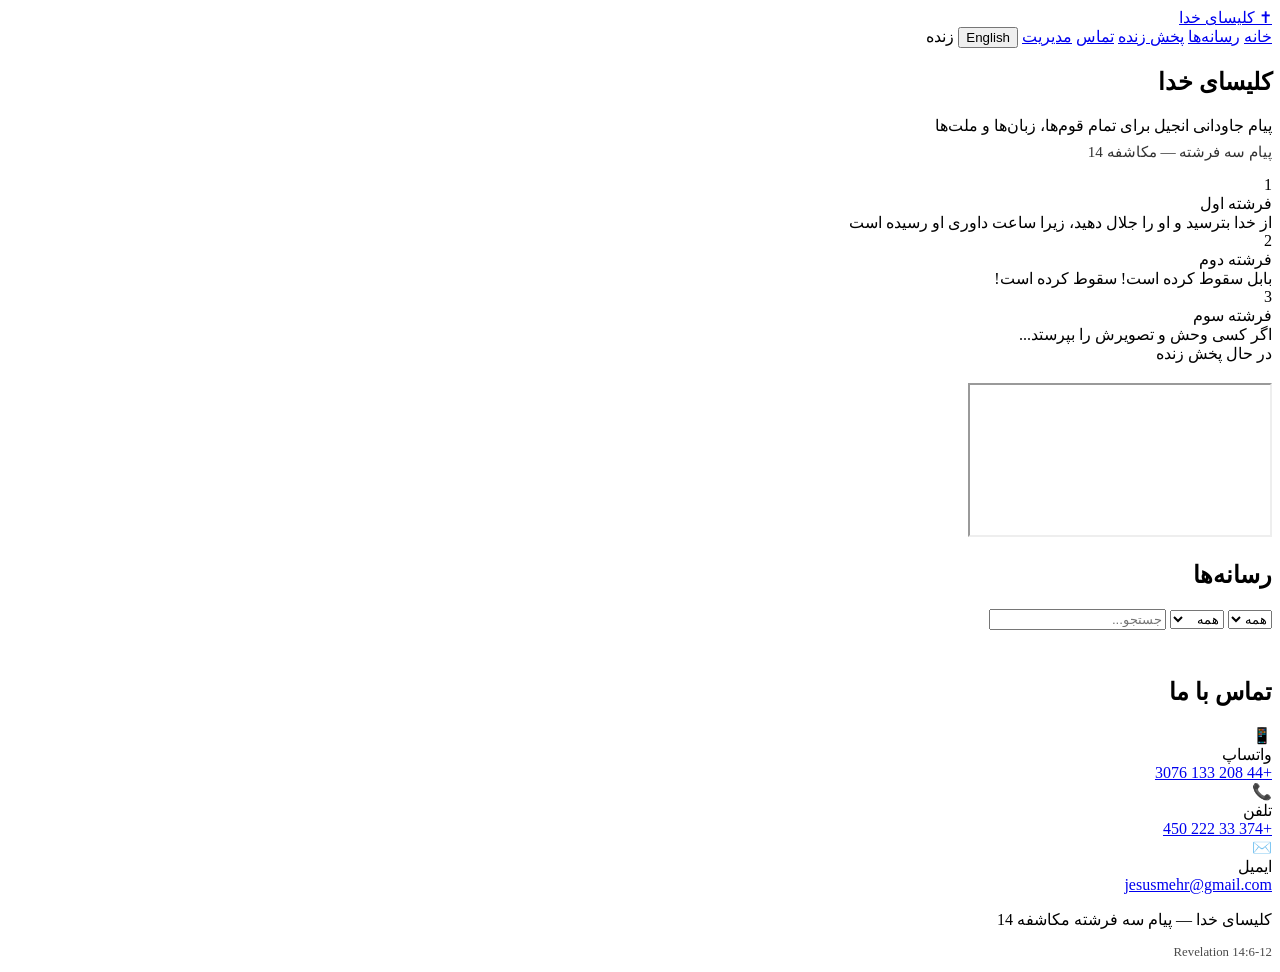
==== index.html @ fb5a31a3 "Add main website page (index.html)" ====
<!DOCTYPE html>
<html lang="fa" dir="rtl">
<head>
  <meta charset="UTF-8">
  <meta name="viewport" content="width=device-width, initial-scale=1.0">
  <title data-i18n="pageTitle">کلیسای خدا — پیام سه فرشته</title>
  <meta name="description" content="پیام سه فرشته مکاشفه 14">
  <link rel="preconnect" href="https://fonts.googleapis.com">
  <link rel="preconnect" href="https://fonts.gstatic.com" crossorigin>
  <link href="https://fonts.googleapis.com/css2?family=Inter:wght@400;500;600;700&family=Vazirmatn:wght@400;500;600;700&display=swap" rel="stylesheet">
  <link rel="stylesheet" href="css/style.css">
</head>
<body>
  <!-- HEADER -->
  <header class="header">
    <div class="header-inner">
      <a href="index.html" class="logo">
        <span class="logo-icon">✝</span>
        <span data-i18n="siteName">کلیسای خدا</span>
      </a>
      <nav class="nav">
        <a href="#home" data-i18n="home">خانه</a>
        <a href="#media" data-i18n="media">رسانه‌ها</a>
        <a href="#live" data-i18n="live">پخش زنده</a>
        <a href="#contact" data-i18n="contact">تماس</a>
        <a href="admin.html" data-i18n="admin">مدیریت</a>
        <button id="lang-toggle" class="lang-toggle" data-i18n="langBtn">English</button>
        <span id="live-badge" class="live-badge hidden" data-i18n="liveBadge">زنده</span>
      </nav>
    </div>
  </header>

  <!-- HERO -->
  <section class="hero" id="home">
    <div class="hero-content">
      <h1 data-i18n="heroTitle">کلیسای خدا</h1>
      <p data-i18n="heroSub">پیام جاودانی انجیل برای تمام قوم‌ها، زبان‌ها و ملت‌ها</p>
      <p style="font-size:0.95rem;opacity:0.8;margin-top:-0.5rem" data-i18n="tagline">پیام سه فرشته — مکاشفه 14</p>

      <div class="angels-row">
        <div class="angel-card">
          <div class="angel-num">1</div>
          <div class="angel-title" data-i18n="angel1">فرشته اول</div>
          <div class="angel-text" data-i18n="angel1Text">از خدا بترسید و او را جلال دهید، زیرا ساعت داوری او رسیده است</div>
        </div>
        <div class="angel-card">
          <div class="angel-num">2</div>
          <div class="angel-title" data-i18n="angel2">فرشته دوم</div>
          <div class="angel-text" data-i18n="angel2Text">بابل سقوط کرده است! سقوط کرده است!</div>
        </div>
        <div class="angel-card">
          <div class="angel-num">3</div>
          <div class="angel-title" data-i18n="angel3">فرشته سوم</div>
          <div class="angel-text" data-i18n="angel3Text">اگر کسی وحش و تصویرش را بپرستد...</div>
        </div>
      </div>
    </div>
  </section>

  <!-- MAIN CONTENT -->
  <main class="container">

    <!-- LIVE SECTION -->
    <section id="live-section" class="live-section hidden">
      <div class="live-indicator">
        <span class="live-dot"></span>
        <span data-i18n="liveNow">در حال پخش زنده</span>
      </div>
      <h2 id="live-title" style="margin-bottom:0.5rem"></h2>
      <iframe id="live-iframe" class="live-iframe" allow="autoplay; encrypted-media; picture-in-picture" allowfullscreen></iframe>
    </section>

    <!-- MEDIA -->
    <section id="media">
      <h2 class="section-title" data-i18n="media">رسانه‌ها</h2>

      <div class="filters">
        <select id="filter-book">
          <option value="" data-i18n="all">همه</option>
        </select>
        <select id="filter-type">
          <option value="" data-i18n="all">همه</option>
          <option value="text" data-i18n="text">متن</option>
          <option value="photo" data-i18n="photo">عکس</option>
          <option value="video" data-i18n="video">ویدیو</option>
          <option value="file" data-i18n="file">فایل</option>
        </select>
        <input type="search" id="filter-search" data-i18n-placeholder="search" placeholder="جستجو...">
      </div>

      <div id="media-grid" class="media-grid">
        <!-- Filled by JS -->
      </div>
    </section>

    <!-- CONTACT -->
    <section id="contact" style="margin-top:3rem">
      <h2 class="section-title" data-i18n="contactTitle">تماس با ما</h2>
      <div class="contact-card">
        <div class="contact-item">
          <span>📱</span>
          <div>
            <div data-i18n="whatsapp">واتساپ</div>
            <a href="https://wa.me/442081333076" target="_blank" rel="noopener">+44 208 133 3076</a>
          </div>
        </div>
        <div class="contact-item">
          <span>📞</span>
          <div>
            <div data-i18n="phone">تلفن</div>
            <a href="tel:+37433222450">+374 33 222 450</a>
          </div>
        </div>
        <div class="contact-item">
          <span>✉️</span>
          <div>
            <div data-i18n="email">ایمیل</div>
            <a href="mailto:jesusmehr@gmail.com">jesusmehr@gmail.com</a>
          </div>
        </div>
      </div>
    </section>
  </main>

  <!-- FOOTER -->
  <footer class="footer">
    <p data-i18n="footer">کلیسای خدا — پیام سه فرشته مکاشفه 14</p>
    <p style="margin-top:0.4rem;font-size:0.8rem;opacity:0.7">Revelation 14:6-12</p>
  </footer>

  <!-- POST MODAL -->
  <div id="post-modal" class="modal-overlay">
    <div class="modal">
      <div id="modal-content"></div>
    </div>
  </div>

  <script src="js/app.js"></script>
</body>
</html>
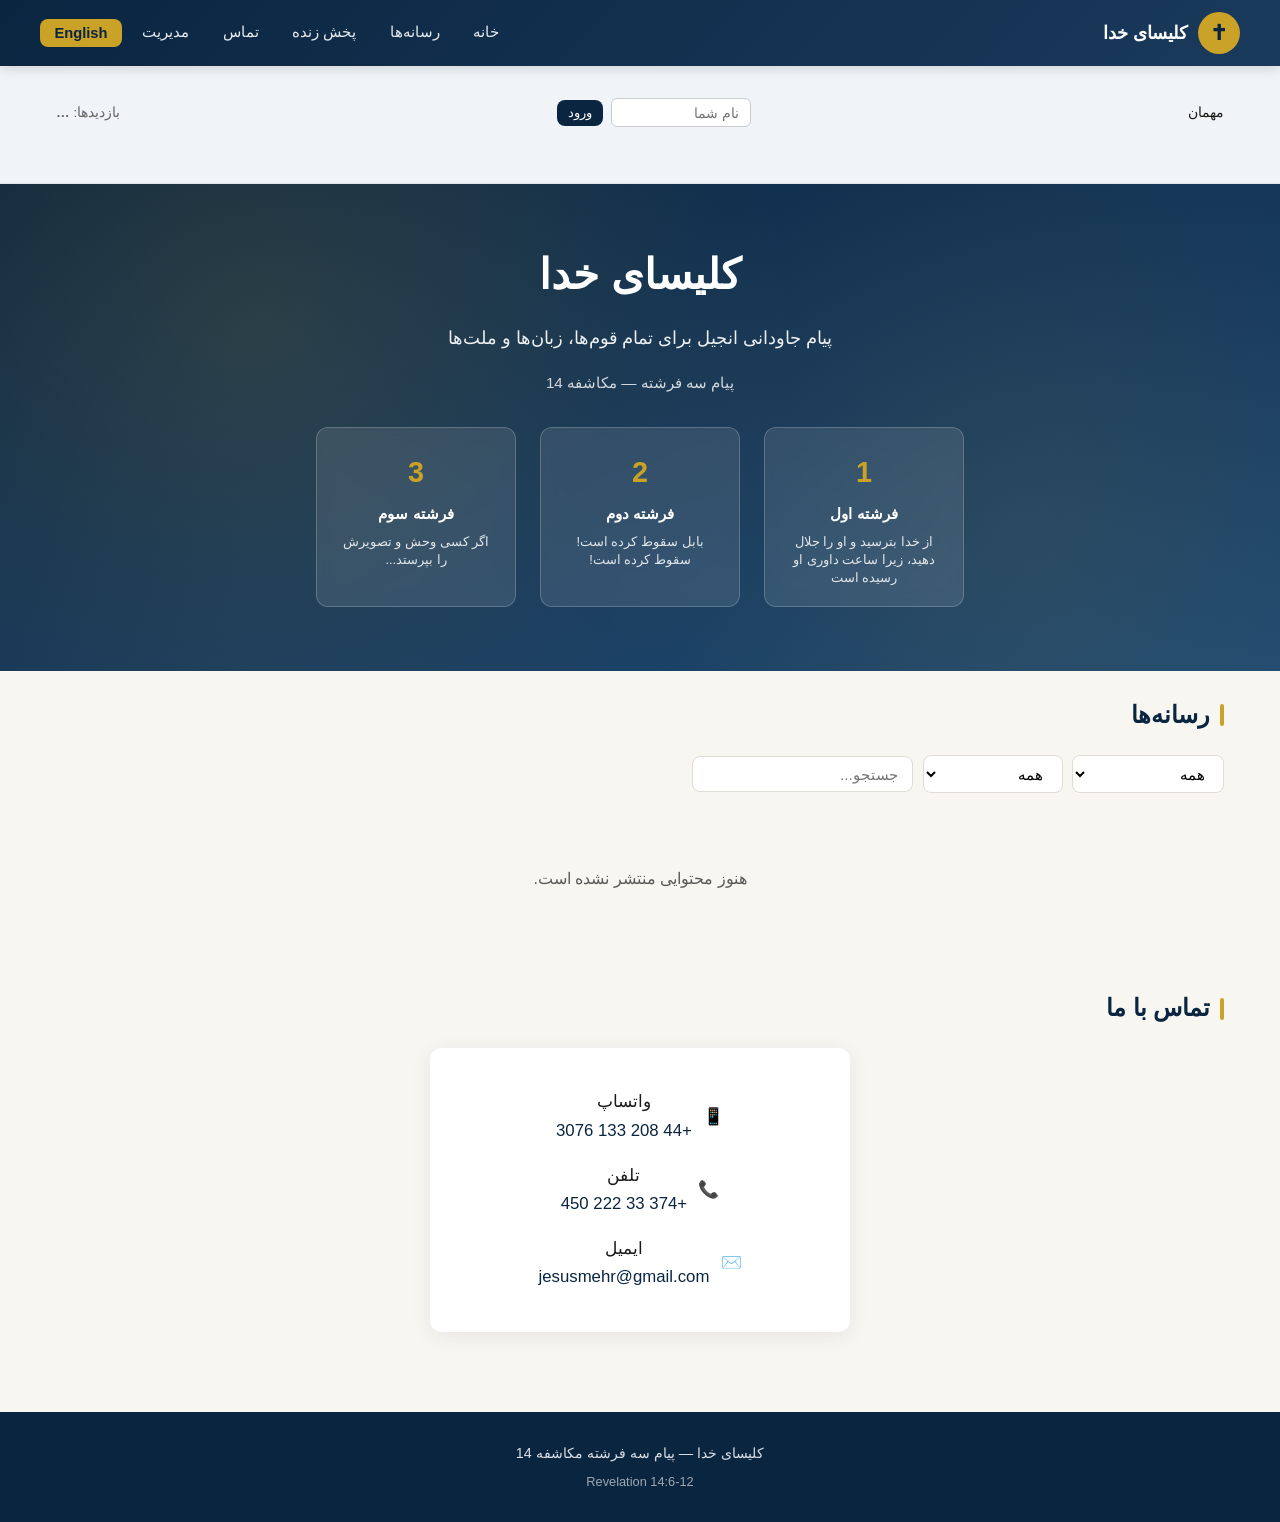
==== commit 61c5a1e0: "Add user sign-in bar and visitor counter" ====
--- a/index.html
+++ b/index.html
@@ -29,6 +29,23 @@
       </nav>
     </div>
   </header>
+
+  <!-- USER BAR (optional sign-in for video progress) -->
+  <div id="user-bar" style="background:#f0f4f8;padding:0.5rem 1rem;border-bottom:1px solid #dde3ea;font-size:0.9rem;">
+    <div class="container" style="display:flex;align-items:center;justify-content:space-between;flex-wrap:wrap;gap:0.6rem;max-width:1200px;margin:0 auto;">
+      <div id="user-status">
+        <span data-i18n="guestText">مهمان</span>
+      </div>
+      <div id="user-actions" style="display:flex;gap:0.5rem;align-items:center;">
+        <input type="text" id="user-name-input" data-i18n-placeholder="yourName" placeholder="نام شما" style="padding:0.35rem 0.7rem;border:1px solid #ccc;border-radius:6px;font-size:0.9rem;max-width:140px;">
+        <button id="user-signin-btn" class="btn btn-primary btn-sm" data-i18n="signIn">ورود</button>
+        <button id="user-signout-btn" class="btn btn-outline btn-sm hidden" data-i18n="signOut">خروج</button>
+      </div>
+      <div style="font-size:0.85rem;color:#666;">
+        <span data-i18n="visitors">بازدیدها:</span> <strong id="visitor-count">…</strong>
+      </div>
+    </div>
+  </div>
 
   <!-- HERO -->
   <section class="hero" id="home">
--- a/css/style.css
+++ b/css/style.css
@@ -0,0 +1,692 @@
+/* Church of God - Three Angels Message */
+/* Bilingual (Persian default + English) | Mobile-first */
+
+:root {
+  --primary: #0a2540;
+  --primary-light: #1a3a5c;
+  --accent: #c9a227;
+  --accent-soft: #e8d48b;
+  --bg: #f8f6f1;
+  --bg-card: #ffffff;
+  --text: #1a1a1a;
+  --text-muted: #5a5a5a;
+  --success: #2e7d32;
+  --danger: #c62828;
+  --border: #e0dcd3;
+  --shadow: 0 4px 20px rgba(10, 37, 64, 0.08);
+  --radius: 12px;
+  --font-fa: 'Vazirmatn', 'Tahoma', sans-serif;
+  --font-en: 'Inter', 'Segoe UI', system-ui, sans-serif;
+}
+
+* { margin: 0; padding: 0; box-sizing: border-box; }
+html { scroll-behavior: smooth; }
+
+body {
+  font-family: var(--font-fa);
+  background: var(--bg);
+  color: var(--text);
+  line-height: 1.7;
+  min-height: 100vh;
+  direction: rtl;
+}
+
+body.lang-en {
+  font-family: var(--font-en);
+  direction: ltr;
+}
+
+/* HEADER */
+.header {
+  background: linear-gradient(135deg, var(--primary) 0%, var(--primary-light) 100%);
+  color: white;
+  padding: 0.75rem 1rem;
+  position: sticky;
+  top: 0;
+  z-index: 1000;
+  box-shadow: 0 2px 12px rgba(0,0,0,0.15);
+}
+
+.header-inner {
+  max-width: 1200px;
+  margin: 0 auto;
+  display: flex;
+  align-items: center;
+  justify-content: space-between;
+  gap: 1rem;
+  flex-wrap: wrap;
+}
+
+.logo {
+  display: flex;
+  align-items: center;
+  gap: 0.6rem;
+  text-decoration: none;
+  color: white;
+  font-weight: 700;
+  font-size: 1.15rem;
+}
+
+.logo-icon {
+  width: 42px;
+  height: 42px;
+  background: var(--accent);
+  border-radius: 50%;
+  display: flex;
+  align-items: center;
+  justify-content: center;
+  font-size: 1.3rem;
+  color: var(--primary);
+}
+
+.nav {
+  display: flex;
+  gap: 0.4rem;
+  flex-wrap: wrap;
+  align-items: center;
+}
+
+.nav a, .nav button {
+  color: rgba(255,255,255,0.9);
+  text-decoration: none;
+  padding: 0.45rem 0.85rem;
+  border-radius: 8px;
+  font-size: 0.92rem;
+  background: transparent;
+  border: none;
+  cursor: pointer;
+  transition: all 0.2s;
+  font-family: inherit;
+}
+
+.nav a:hover, .nav button:hover, .nav a.active {
+  background: rgba(255,255,255,0.15);
+  color: white;
+}
+
+.lang-toggle {
+  background: var(--accent) !important;
+  color: var(--primary) !important;
+  font-weight: 600;
+  padding: 0.4rem 0.9rem !important;
+}
+
+.live-badge {
+  background: #e53935;
+  color: white;
+  font-size: 0.75rem;
+  padding: 0.2rem 0.55rem;
+  border-radius: 20px;
+  animation: pulse 1.5s infinite;
+  font-weight: 600;
+}
+
+@keyframes pulse {
+  0%, 100% { opacity: 1; }
+  50% { opacity: 0.6; }
+}
+
+/* HERO */
+.hero {
+  background: linear-gradient(160deg, var(--primary) 0%, #163a5f 60%, #1e4a73 100%);
+  color: white;
+  padding: 3.5rem 1.5rem 4rem;
+  text-align: center;
+  position: relative;
+  overflow: hidden;
+}
+
+.hero::before {
+  content: '';
+  position: absolute;
+  inset: 0;
+  background: radial-gradient(circle at 20% 30%, rgba(201,162,39,0.15) 0%, transparent 50%),
+              radial-gradient(circle at 80% 70%, rgba(201,162,39,0.1) 0%, transparent 40%);
+  pointer-events: none;
+}
+
+.hero-content {
+  max-width: 800px;
+  margin: 0 auto;
+  position: relative;
+  z-index: 1;
+}
+
+.hero h1 {
+  font-size: clamp(1.8rem, 5vw, 2.6rem);
+  margin-bottom: 0.8rem;
+  font-weight: 700;
+}
+
+.hero p {
+  font-size: 1.1rem;
+  opacity: 0.92;
+  margin-bottom: 1.5rem;
+  max-width: 600px;
+  margin-left: auto;
+  margin-right: auto;
+}
+
+.angels-row {
+  display: flex;
+  justify-content: center;
+  gap: 1.5rem;
+  margin-top: 2rem;
+  flex-wrap: wrap;
+}
+
+.angel-card {
+  background: rgba(255,255,255,0.1);
+  backdrop-filter: blur(8px);
+  border: 1px solid rgba(255,255,255,0.2);
+  border-radius: var(--radius);
+  padding: 1.2rem 1.4rem;
+  width: 200px;
+  transition: transform 0.25s;
+}
+
+.angel-card:hover { transform: translateY(-4px); }
+
+.angel-num {
+  font-size: 1.8rem;
+  color: var(--accent);
+  font-weight: 700;
+  margin-bottom: 0.3rem;
+}
+
+.angel-title {
+  font-size: 0.95rem;
+  font-weight: 600;
+  margin-bottom: 0.35rem;
+}
+
+.angel-text {
+  font-size: 0.8rem;
+  opacity: 0.85;
+  line-height: 1.4;
+}
+
+/* MAIN */
+.container {
+  max-width: 1200px;
+  margin: 0 auto;
+  padding: 1.5rem 1rem 3rem;
+}
+
+.section-title {
+  font-size: 1.5rem;
+  margin-bottom: 1.2rem;
+  color: var(--primary);
+  display: flex;
+  align-items: center;
+  gap: 0.6rem;
+}
+
+.section-title::before {
+  content: '';
+  width: 4px;
+  height: 1.4rem;
+  background: var(--accent);
+  border-radius: 2px;
+}
+
+/* FILTERS */
+.filters {
+  display: flex;
+  flex-wrap: wrap;
+  gap: 0.6rem;
+  margin-bottom: 1.5rem;
+  align-items: center;
+}
+
+.filters select, .filters input {
+  padding: 0.55rem 0.9rem;
+  border: 1px solid var(--border);
+  border-radius: 8px;
+  font-family: inherit;
+  font-size: 0.95rem;
+  background: white;
+  min-width: 140px;
+}
+
+.filters select:focus, .filters input:focus {
+  outline: 2px solid var(--accent);
+  border-color: transparent;
+}
+
+/* MEDIA GRID */
+.media-grid {
+  display: grid;
+  grid-template-columns: repeat(auto-fill, minmax(260px, 1fr));
+  gap: 1.3rem;
+}
+
+.media-card {
+  background: var(--bg-card);
+  border-radius: var(--radius);
+  overflow: hidden;
+  box-shadow: var(--shadow);
+  transition: transform 0.2s, box-shadow 0.2s;
+  display: flex;
+  flex-direction: column;
+}
+
+.media-card:hover {
+  transform: translateY(-3px);
+  box-shadow: 0 8px 28px rgba(10, 37, 64, 0.12);
+}
+
+.media-thumb {
+  width: 100%;
+  height: 180px;
+  object-fit: cover;
+  background: #e8e4dc;
+  display: flex;
+  align-items: center;
+  justify-content: center;
+  font-size: 2.5rem;
+  color: var(--primary-light);
+}
+
+.media-thumb img, .media-thumb video {
+  width: 100%;
+  height: 100%;
+  object-fit: cover;
+}
+
+.media-body {
+  padding: 1rem 1.1rem 1.2rem;
+  flex: 1;
+  display: flex;
+  flex-direction: column;
+}
+
+.media-book {
+  font-size: 0.75rem;
+  color: var(--accent);
+  font-weight: 600;
+  text-transform: uppercase;
+  letter-spacing: 0.03em;
+  margin-bottom: 0.3rem;
+}
+
+.media-title {
+  font-size: 1.05rem;
+  font-weight: 600;
+  margin-bottom: 0.4rem;
+  color: var(--primary);
+  line-height: 1.35;
+}
+
+.media-desc {
+  font-size: 0.88rem;
+  color: var(--text-muted);
+  margin-bottom: 0.8rem;
+  flex: 1;
+  display: -webkit-box;
+  -webkit-line-clamp: 2;
+  -webkit-box-orient: vertical;
+  overflow: hidden;
+}
+
+.media-meta {
+  display: flex;
+  justify-content: space-between;
+  align-items: center;
+  font-size: 0.8rem;
+  color: var(--text-muted);
+  margin-bottom: 0.7rem;
+}
+
+.media-actions {
+  display: flex;
+  gap: 0.5rem;
+  flex-wrap: wrap;
+}
+
+.btn {
+  display: inline-flex;
+  align-items: center;
+  gap: 0.35rem;
+  padding: 0.45rem 0.9rem;
+  border-radius: 8px;
+  font-size: 0.88rem;
+  font-weight: 500;
+  border: none;
+  cursor: pointer;
+  text-decoration: none;
+  font-family: inherit;
+  transition: all 0.2s;
+}
+
+.btn-primary { background: var(--primary); color: white; }
+.btn-primary:hover { background: var(--primary-light); }
+.btn-accent { background: var(--accent); color: var(--primary); }
+.btn-accent:hover { background: var(--accent-soft); }
+.btn-outline { background: transparent; border: 1px solid var(--border); color: var(--text); }
+.btn-outline:hover { border-color: var(--primary); color: var(--primary); }
+.btn-sm { padding: 0.35rem 0.7rem; font-size: 0.82rem; }
+
+/* LIVE */
+.live-section {
+  background: linear-gradient(135deg, #1a1a2e 0%, #16213e 100%);
+  color: white;
+  border-radius: var(--radius);
+  padding: 2rem;
+  margin-bottom: 2rem;
+  text-align: center;
+}
+
+.live-section.hidden { display: none; }
+
+.live-indicator {
+  display: inline-flex;
+  align-items: center;
+  gap: 0.5rem;
+  background: #e53935;
+  padding: 0.35rem 0.9rem;
+  border-radius: 20px;
+  font-weight: 600;
+  font-size: 0.9rem;
+  margin-bottom: 1rem;
+}
+
+.live-dot {
+  width: 10px;
+  height: 10px;
+  background: white;
+  border-radius: 50%;
+  animation: pulse 1.2s infinite;
+}
+
+.live-iframe {
+  width: 100%;
+  max-width: 720px;
+  aspect-ratio: 16/9;
+  border: none;
+  border-radius: 10px;
+  margin: 1rem auto 0;
+  display: block;
+  background: #000;
+}
+
+/* COMMENTS */
+.comments-box {
+  margin-top: 1rem;
+  border-top: 1px solid var(--border);
+  padding-top: 0.9rem;
+}
+
+.comment {
+  background: #f5f3ee;
+  padding: 0.7rem 0.9rem;
+  border-radius: 8px;
+  margin-bottom: 0.6rem;
+  font-size: 0.9rem;
+}
+
+.comment-author {
+  font-weight: 600;
+  color: var(--primary);
+  font-size: 0.82rem;
+}
+
+.comment-date {
+  font-size: 0.75rem;
+  color: var(--text-muted);
+  margin-right: 0.5rem;
+}
+
+.comment-form {
+  display: flex;
+  flex-direction: column;
+  gap: 0.5rem;
+  margin-top: 0.8rem;
+}
+
+.comment-form input, .comment-form textarea {
+  padding: 0.55rem 0.8rem;
+  border: 1px solid var(--border);
+  border-radius: 8px;
+  font-family: inherit;
+  font-size: 0.9rem;
+  resize: vertical;
+}
+
+.comment-form textarea { min-height: 70px; }
+
+/* MODAL */
+.modal-overlay {
+  position: fixed;
+  inset: 0;
+  background: rgba(0,0,0,0.6);
+  display: flex;
+  align-items: center;
+  justify-content: center;
+  z-index: 2000;
+  padding: 1rem;
+  opacity: 0;
+  visibility: hidden;
+  transition: all 0.25s;
+}
+
+.modal-overlay.open {
+  opacity: 1;
+  visibility: visible;
+}
+
+.modal {
+  background: white;
+  border-radius: 14px;
+  max-width: 700px;
+  width: 100%;
+  max-height: 90vh;
+  overflow-y: auto;
+  padding: 1.5rem;
+  position: relative;
+}
+
+.modal-close {
+  position: absolute;
+  top: 1rem;
+  left: 1rem;
+  background: none;
+  border: none;
+  font-size: 1.5rem;
+  cursor: pointer;
+  color: var(--text-muted);
+  line-height: 1;
+}
+
+body.lang-en .modal-close {
+  left: auto;
+  right: 1rem;
+}
+
+.modal-media {
+  width: 100%;
+  max-height: 400px;
+  object-fit: contain;
+  border-radius: 8px;
+  margin-bottom: 1rem;
+  background: #111;
+}
+
+/* CONTACT */
+.contact-card {
+  background: var(--bg-card);
+  border-radius: var(--radius);
+  padding: 1.5rem;
+  box-shadow: var(--shadow);
+  max-width: 420px;
+  margin: 0 auto;
+  text-align: center;
+}
+
+.contact-item {
+  display: flex;
+  align-items: center;
+  justify-content: center;
+  gap: 0.7rem;
+  margin: 1rem 0;
+  font-size: 1.05rem;
+}
+
+.contact-item a {
+  color: var(--primary);
+  text-decoration: none;
+  font-weight: 500;
+}
+
+.contact-item a:hover { color: var(--accent); }
+
+/* FOOTER */
+.footer {
+  background: var(--primary);
+  color: rgba(255,255,255,0.85);
+  text-align: center;
+  padding: 1.8rem 1rem;
+  font-size: 0.9rem;
+  margin-top: 2rem;
+}
+
+.footer a { color: var(--accent-soft); }
+
+/* ADMIN */
+.admin-login {
+  max-width: 380px;
+  margin: 4rem auto;
+  background: white;
+  padding: 2rem;
+  border-radius: var(--radius);
+  box-shadow: var(--shadow);
+  text-align: center;
+}
+
+.admin-login input {
+  width: 100%;
+  padding: 0.7rem 1rem;
+  margin: 0.8rem 0 1.2rem;
+  border: 1px solid var(--border);
+  border-radius: 8px;
+  font-size: 1rem;
+  font-family: inherit;
+}
+
+.admin-panel { max-width: 900px; margin: 0 auto; }
+.admin-panel.hidden { display: none; }
+
+.form-group { margin-bottom: 1.1rem; }
+
+.form-group label {
+  display: block;
+  font-weight: 600;
+  margin-bottom: 0.35rem;
+  font-size: 0.95rem;
+  color: var(--primary);
+}
+
+.form-group input,
+.form-group select,
+.form-group textarea {
+  width: 100%;
+  padding: 0.6rem 0.9rem;
+  border: 1px solid var(--border);
+  border-radius: 8px;
+  font-family: inherit;
+  font-size: 0.95rem;
+}
+
+.form-group textarea {
+  min-height: 90px;
+  resize: vertical;
+}
+
+.form-row {
+  display: grid;
+  grid-template-columns: 1fr 1fr;
+  gap: 1rem;
+}
+
+@media (max-width: 600px) {
+  .form-row { grid-template-columns: 1fr; }
+}
+
+.upload-zone {
+  border: 2px dashed var(--border);
+  border-radius: var(--radius);
+  padding: 2rem;
+  text-align: center;
+  cursor: pointer;
+  transition: border-color 0.2s;
+  background: #faf9f6;
+}
+
+.upload-zone:hover, .upload-zone.dragover {
+  border-color: var(--accent);
+  background: #fdf8e8;
+}
+
+.upload-zone input { display: none; }
+
+.admin-tabs {
+  display: flex;
+  gap: 0.5rem;
+  margin-bottom: 1.5rem;
+  flex-wrap: wrap;
+}
+
+.admin-tabs button {
+  padding: 0.5rem 1.1rem;
+  border: 1px solid var(--border);
+  background: white;
+  border-radius: 8px;
+  cursor: pointer;
+  font-family: inherit;
+  font-size: 0.9rem;
+}
+
+.admin-tabs button.active {
+  background: var(--primary);
+  color: white;
+  border-color: var(--primary);
+}
+
+.live-controls {
+  background: #fff8e1;
+  border: 1px solid #ffe082;
+  border-radius: var(--radius);
+  padding: 1.2rem;
+  margin-bottom: 1.5rem;
+}
+
+.status-msg {
+  padding: 0.7rem 1rem;
+  border-radius: 8px;
+  margin-bottom: 1rem;
+  font-size: 0.9rem;
+}
+
+.status-msg.success { background: #e8f5e9; color: var(--success); }
+.status-msg.error { background: #ffebee; color: var(--danger); }
+
+.empty-state {
+  text-align: center;
+  padding: 3rem 1rem;
+  color: var(--text-muted);
+}
+
+.hidden { display: none !important; }
+.text-center { text-align: center; }
+.mt-1 { margin-top: 0.5rem; }
+.mt-2 { margin-top: 1rem; }
+.mb-2 { margin-bottom: 1rem; }
+
+@media (max-width: 700px) {
+  .header-inner { flex-direction: column; align-items: flex-start; }
+  .nav { width: 100%; justify-content: flex-start; }
+  .hero { padding: 2.5rem 1rem 3rem; }
+  .angels-row { gap: 1rem; }
+  .angel-card { width: 100%; max-width: 280px; }
+  .media-grid { grid-template-columns: 1fr; }
+}
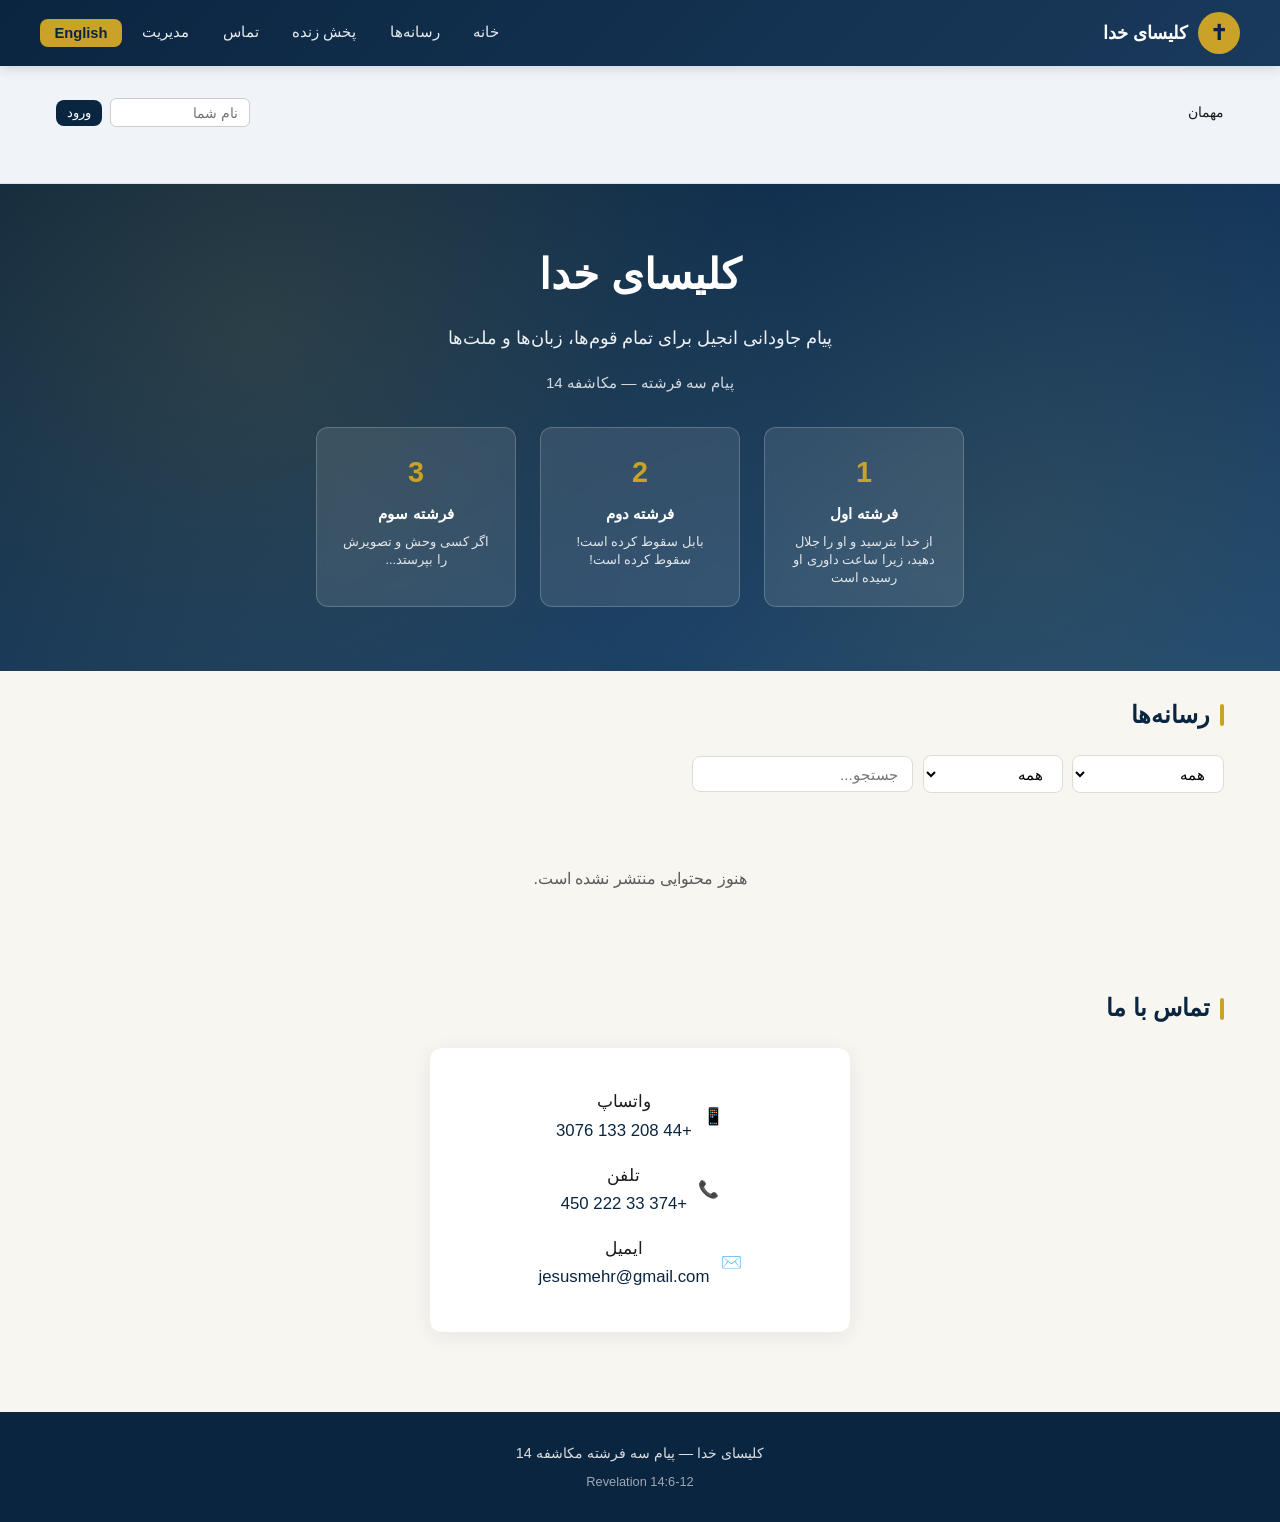
==== commit 7de003f8: "Hide visitor count from public view" ====
--- a/index.html
+++ b/index.html
@@ -40,9 +40,6 @@
         <input type="text" id="user-name-input" data-i18n-placeholder="yourName" placeholder="نام شما" style="padding:0.35rem 0.7rem;border:1px solid #ccc;border-radius:6px;font-size:0.9rem;max-width:140px;">
         <button id="user-signin-btn" class="btn btn-primary btn-sm" data-i18n="signIn">ورود</button>
         <button id="user-signout-btn" class="btn btn-outline btn-sm hidden" data-i18n="signOut">خروج</button>
-      </div>
-      <div style="font-size:0.85rem;color:#666;">
-        <span data-i18n="visitors">بازدیدها:</span> <strong id="visitor-count">…</strong>
       </div>
     </div>
   </div>
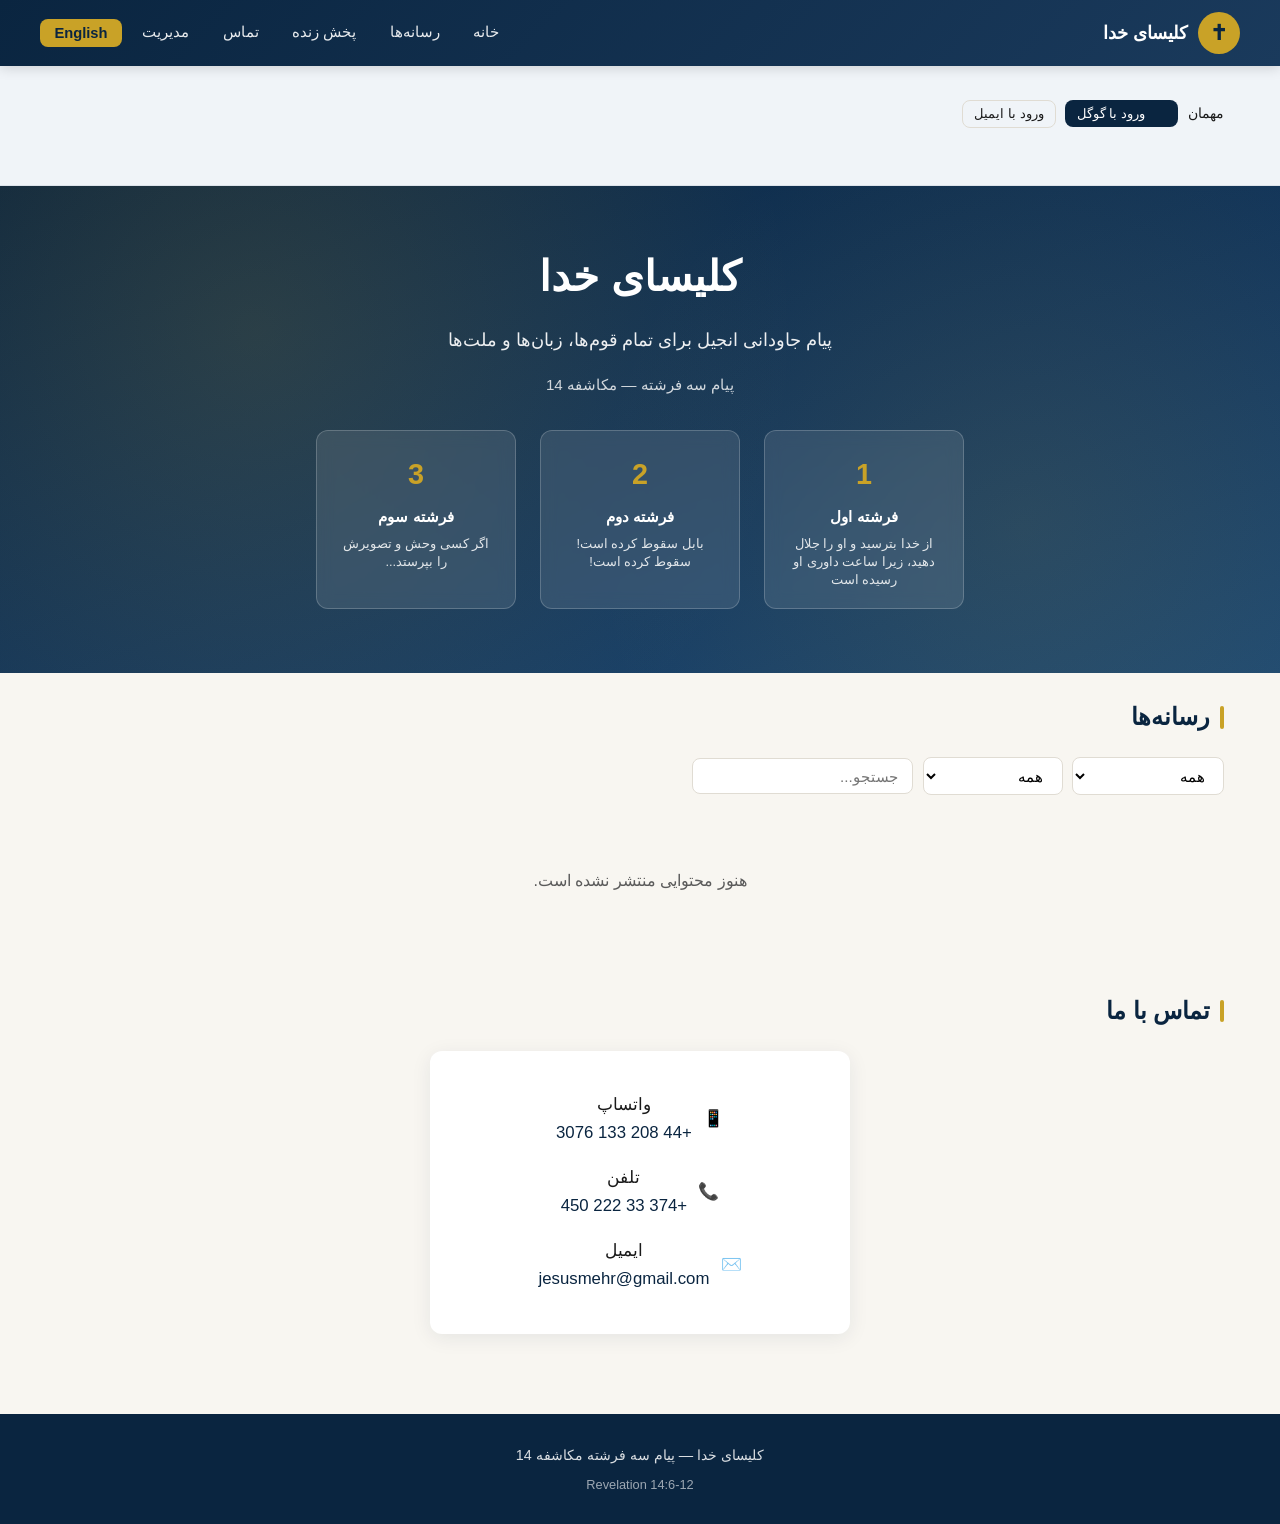
==== commit bf48beb1: "Add Firebase Email + Google authentication UI" ====
--- a/index.html
+++ b/index.html
@@ -9,6 +9,10 @@
   <link rel="preconnect" href="https://fonts.gstatic.com" crossorigin>
   <link href="https://fonts.googleapis.com/css2?family=Inter:wght@400;500;600;700&family=Vazirmatn:wght@400;500;600;700&display=swap" rel="stylesheet">
   <link rel="stylesheet" href="css/style.css">
+
+  <!-- Firebase -->
+  <script src="https://www.gstatic.com/firebasejs/10.14.0/firebase-app-compat.js"></script>
+  <script src="https://www.gstatic.com/firebasejs/10.14.0/firebase-auth-compat.js"></script>
 </head>
 <body>
   <!-- HEADER -->
@@ -30,16 +34,46 @@
     </div>
   </header>
 
-  <!-- USER BAR (optional sign-in for video progress) -->
-  <div id="user-bar" style="background:#f0f4f8;padding:0.5rem 1rem;border-bottom:1px solid #dde3ea;font-size:0.9rem;">
-    <div class="container" style="display:flex;align-items:center;justify-content:space-between;flex-wrap:wrap;gap:0.6rem;max-width:1200px;margin:0 auto;">
-      <div id="user-status">
+  <!-- USER BAR -->
+  <div id="user-bar" style="background:#f0f4f8;padding:0.6rem 1rem;border-bottom:1px solid #dde3ea;font-size:0.9rem;">
+    <div class="container" style="display:flex;align-items:center;justify-content:space-between;flex-wrap:wrap;gap:0.7rem;max-width:1200px;margin:0 auto;">
+      
+      <!-- When logged out -->
+      <div id="auth-logged-out" style="display:flex;align-items:center;gap:0.6rem;flex-wrap:wrap;">
         <span data-i18n="guestText">مهمان</span>
+        <button id="btn-google" class="btn btn-primary btn-sm" style="display:flex;align-items:center;gap:0.4rem;">
+          <img src="https://www.gstatic.com/firebasejs/ui/2.0.0/images/auth/google.svg" width="16" height="16" alt="">
+          <span data-i18n="signInGoogle">ورود با گوگل</span>
+        </button>
+        <button id="btn-email" class="btn btn-outline btn-sm" data-i18n="signInEmail">ورود با ایمیل</button>
       </div>
-      <div id="user-actions" style="display:flex;gap:0.5rem;align-items:center;">
-        <input type="text" id="user-name-input" data-i18n-placeholder="yourName" placeholder="نام شما" style="padding:0.35rem 0.7rem;border:1px solid #ccc;border-radius:6px;font-size:0.9rem;max-width:140px;">
-        <button id="user-signin-btn" class="btn btn-primary btn-sm" data-i18n="signIn">ورود</button>
-        <button id="user-signout-btn" class="btn btn-outline btn-sm hidden" data-i18n="signOut">خروج</button>
+
+      <!-- When logged in -->
+      <div id="auth-logged-in" class="hidden" style="display:none;align-items:center;gap:0.7rem;flex-wrap:wrap;">
+        <span id="user-display"></span>
+        <button id="btn-signout" class="btn btn-outline btn-sm" data-i18n="signOut">خروج</button>
+      </div>
+    </div>
+  </div>
+
+  <!-- EMAIL LOGIN MODAL -->
+  <div id="email-modal" class="modal-overlay" style="display:none;">
+    <div class="modal" style="max-width:400px;">
+      <button class="modal-close" onclick="closeEmailModal()">&times;</button>
+      <h2 style="margin-bottom:1rem;color:var(--primary)" data-i18n="emailLoginTitle">ورود با ایمیل</h2>
+      
+      <div id="email-form">
+        <div class="form-group">
+          <label data-i18n="emailLabel">ایمیل</label>
+          <input type="email" id="email-input" placeholder="you@gmail.com" required>
+        </div>
+        <div class="form-group">
+          <label data-i18n="passwordLabel">رمز عبور</label>
+          <input type="password" id="email-password" placeholder="••••••••" required>
+        </div>
+        <div id="email-error" style="color:#c62828;font-size:0.9rem;margin-bottom:0.8rem;display:none;"></div>
+        <button id="btn-email-login" class="btn btn-primary" style="width:100%;margin-bottom:0.5rem;" data-i18n="loginBtn">ورود</button>
+        <button id="btn-email-register" class="btn btn-outline" style="width:100%;" data-i18n="registerBtn">ثبت‌نام</button>
       </div>
     </div>
   </div>
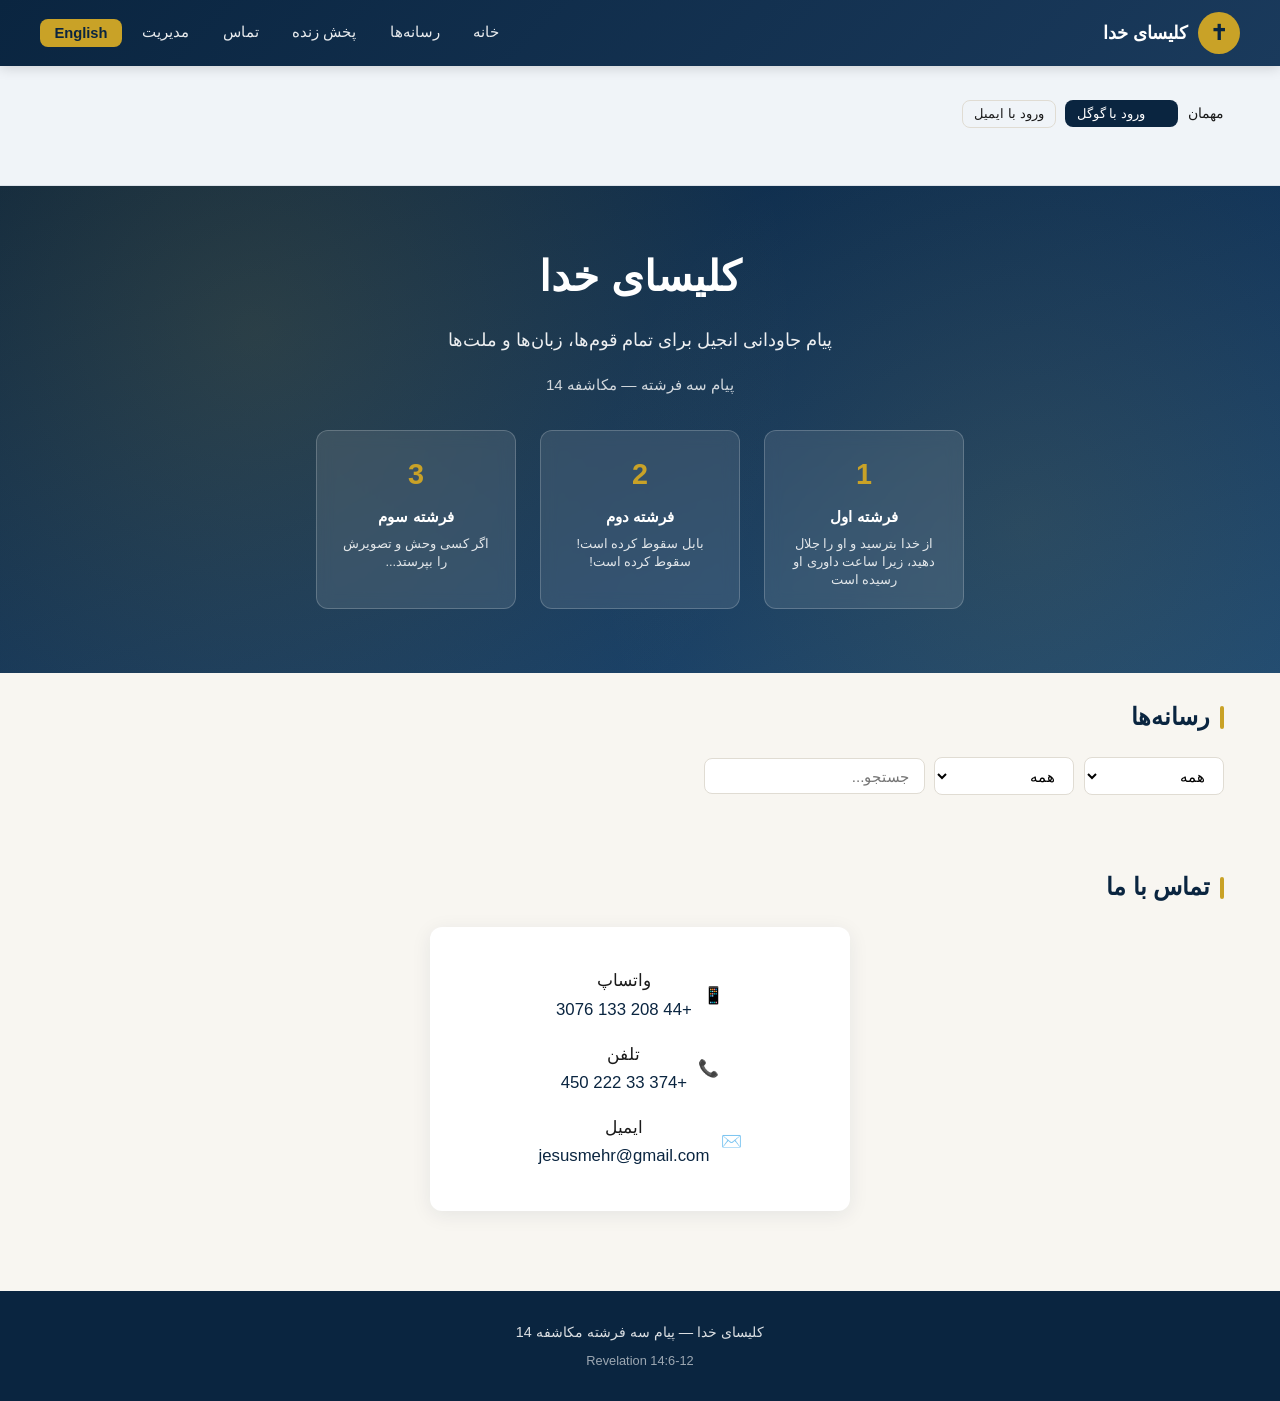
==== commit a5cb840d: "Fix email login modal opening" ====
--- a/index.html
+++ b/index.html
@@ -57,7 +57,7 @@
   </div>
 
   <!-- EMAIL LOGIN MODAL -->
-  <div id="email-modal" class="modal-overlay" style="display:none;">
+  <div id="email-modal" class="modal-overlay">
     <div class="modal" style="max-width:400px;">
       <button class="modal-close" onclick="closeEmailModal()">&times;</button>
       <h2 style="margin-bottom:1rem;color:var(--primary)" data-i18n="emailLoginTitle">ورود با ایمیل</h2>
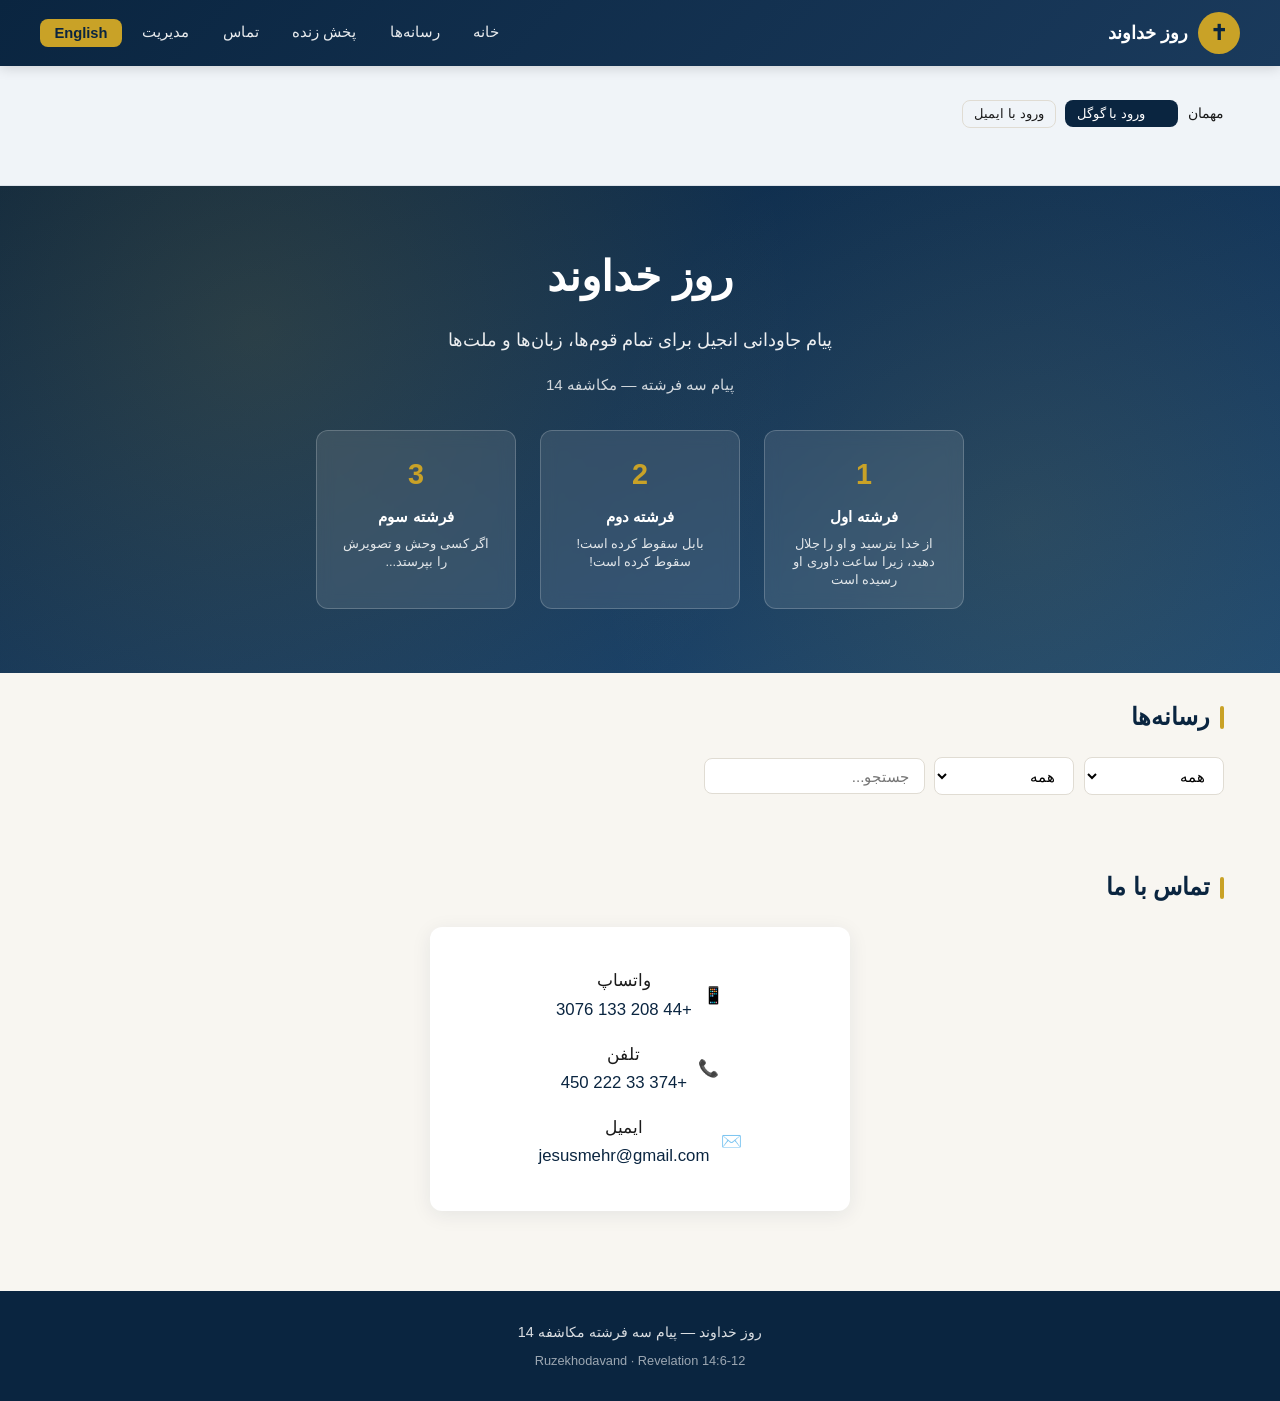
==== commit 29adac2d: "Rename site to Ruzekhodavand + improve SEO for Google search" ====
--- a/index.html
+++ b/index.html
@@ -3,8 +3,25 @@
 <head>
   <meta charset="UTF-8">
   <meta name="viewport" content="width=device-width, initial-scale=1.0">
-  <title data-i18n="pageTitle">کلیسای خدا — پیام سه فرشته</title>
-  <meta name="description" content="پیام سه فرشته مکاشفه 14">
+  <title>Ruzekhodavand — روز خداوند | پیام سه فرشته</title>
+  <meta name="description" content="Ruzekhodavand — روز خداوند. پیام سه فرشته مکاشفه 14. The everlasting gospel and Three Angels Message.">
+  <meta name="keywords" content="Ruzekhodavand, روز خداوند, Three Angels Message, پیام سه فرشته, Church of God, Revelation 14, everlasting gospel">
+  <meta name="author" content="Ruzekhodavand">
+  <meta name="robots" content="index, follow">
+
+  <!-- Open Graph (for Google + social sharing) -->
+  <meta property="og:title" content="Ruzekhodavand — روز خداوند">
+  <meta property="og:description" content="پیام سه فرشته مکاشفه 14 — The everlasting gospel to every nation">
+  <meta property="og:type" content="website">
+  <meta property="og:url" content="https://ruzekhodavand.vercel.app/">
+  <meta property="og:site_name" content="Ruzekhodavand">
+
+  <!-- Twitter -->
+  <meta name="twitter:card" content="summary">
+  <meta name="twitter:title" content="Ruzekhodavand — روز خداوند">
+  <meta name="twitter:description" content="پیام سه فرشته مکاشفه 14">
+
+  <link rel="canonical" href="https://ruzekhodavand.vercel.app/">
   <link rel="preconnect" href="https://fonts.googleapis.com">
   <link rel="preconnect" href="https://fonts.gstatic.com" crossorigin>
   <link href="https://fonts.googleapis.com/css2?family=Inter:wght@400;500;600;700&family=Vazirmatn:wght@400;500;600;700&display=swap" rel="stylesheet">
@@ -20,7 +37,7 @@
     <div class="header-inner">
       <a href="index.html" class="logo">
         <span class="logo-icon">✝</span>
-        <span data-i18n="siteName">کلیسای خدا</span>
+        <span data-i18n="siteName">روز خداوند</span>
       </a>
       <nav class="nav">
         <a href="#home" data-i18n="home">خانه</a>
@@ -81,7 +98,7 @@
   <!-- HERO -->
   <section class="hero" id="home">
     <div class="hero-content">
-      <h1 data-i18n="heroTitle">کلیسای خدا</h1>
+      <h1 data-i18n="heroTitle">روز خداوند</h1>
       <p data-i18n="heroSub">پیام جاودانی انجیل برای تمام قوم‌ها، زبان‌ها و ملت‌ها</p>
       <p style="font-size:0.95rem;opacity:0.8;margin-top:-0.5rem" data-i18n="tagline">پیام سه فرشته — مکاشفه 14</p>
 
@@ -172,8 +189,8 @@
 
   <!-- FOOTER -->
   <footer class="footer">
-    <p data-i18n="footer">کلیسای خدا — پیام سه فرشته مکاشفه 14</p>
-    <p style="margin-top:0.4rem;font-size:0.8rem;opacity:0.7">Revelation 14:6-12</p>
+    <p data-i18n="footer">روز خداوند — پیام سه فرشته مکاشفه 14</p>
+    <p style="margin-top:0.4rem;font-size:0.8rem;opacity:0.7">Ruzekhodavand · Revelation 14:6-12</p>
   </footer>
 
   <!-- POST MODAL -->
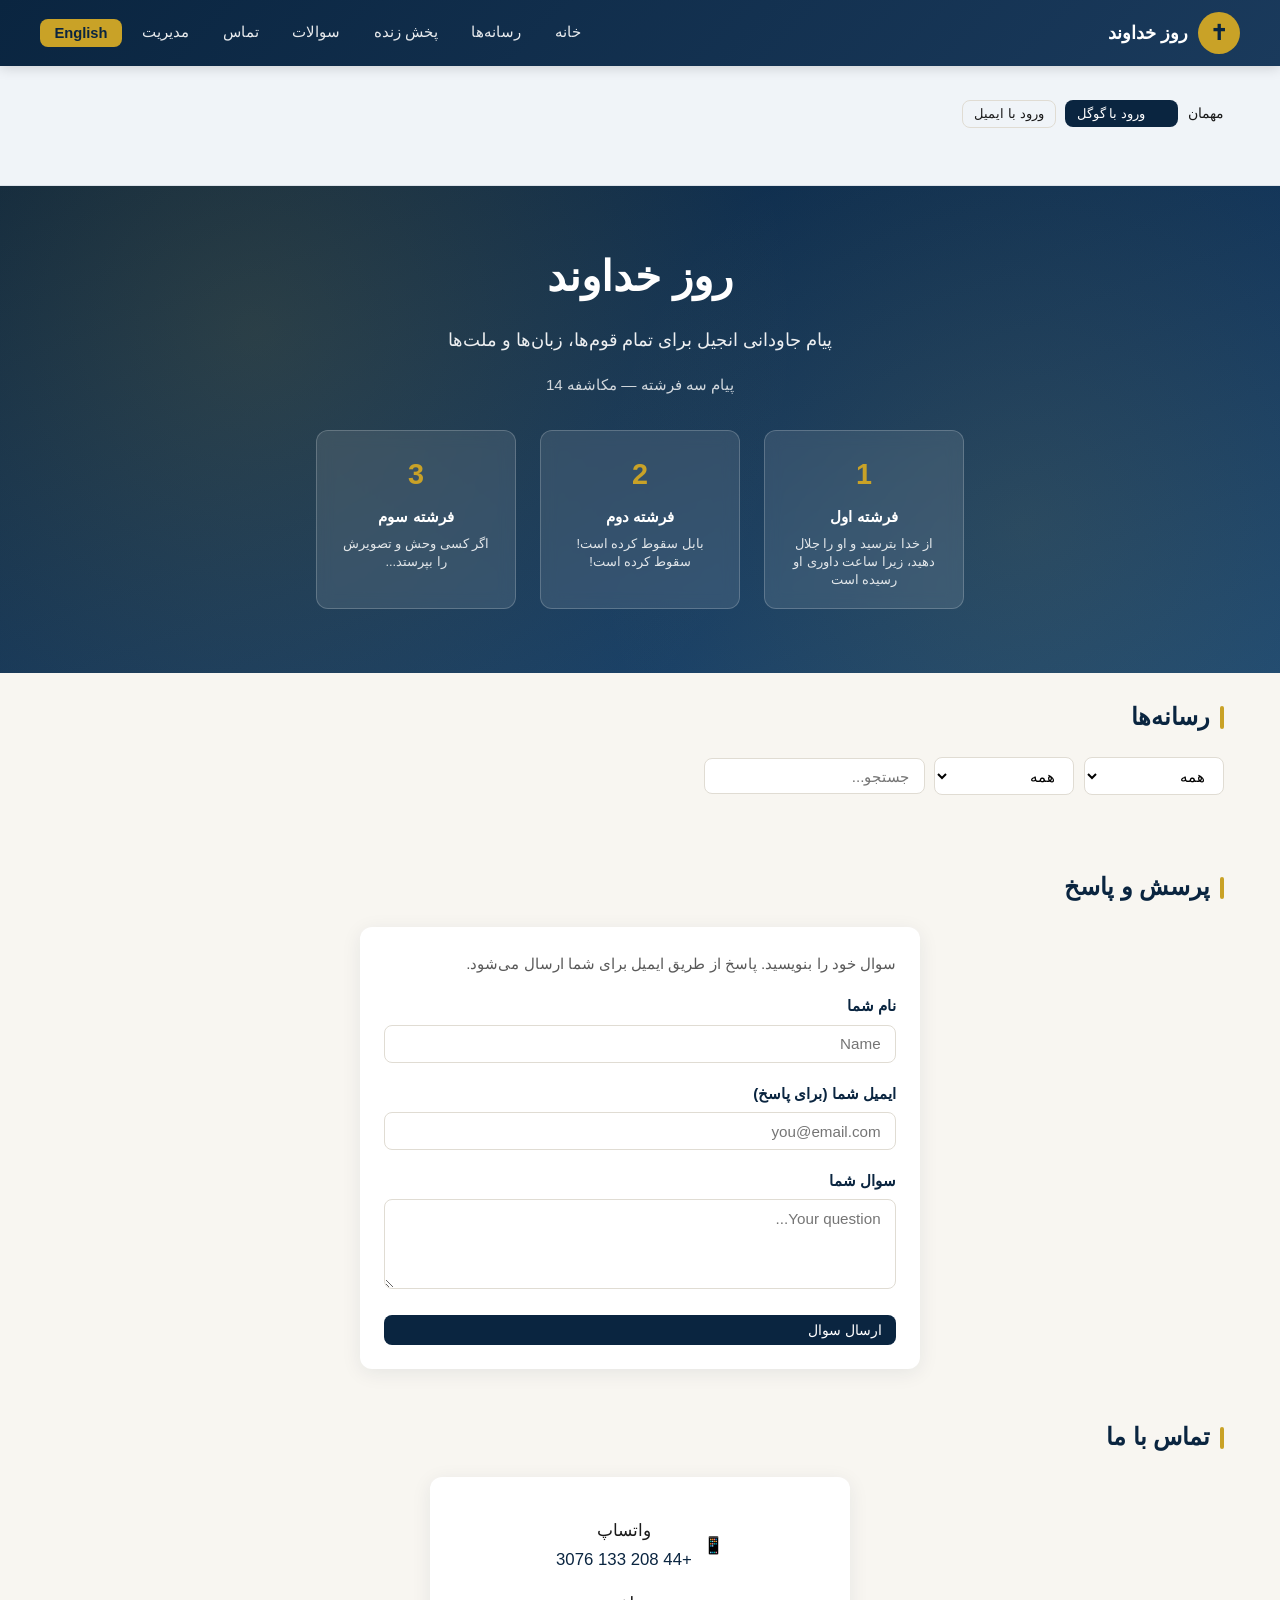
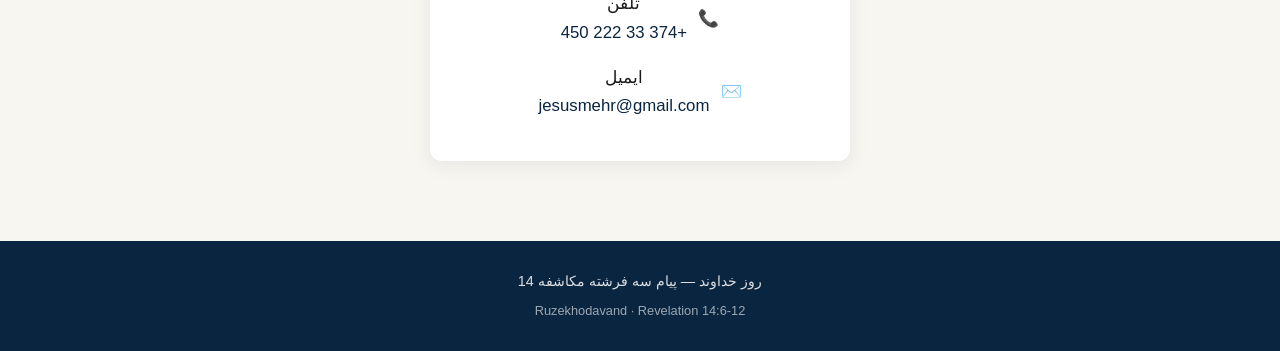
==== commit 9ff6829a: "Add questions form + fix visitor counting" ====
--- a/index.html
+++ b/index.html
@@ -8,31 +8,23 @@
   <meta name="keywords" content="Ruzekhodavand, روز خداوند, Three Angels Message, پیام سه فرشته, Church of God, Revelation 14, everlasting gospel">
   <meta name="author" content="Ruzekhodavand">
   <meta name="robots" content="index, follow">
-
-  <!-- Open Graph (for Google + social sharing) -->
   <meta property="og:title" content="Ruzekhodavand — روز خداوند">
   <meta property="og:description" content="پیام سه فرشته مکاشفه 14 — The everlasting gospel to every nation">
   <meta property="og:type" content="website">
   <meta property="og:url" content="https://ruzekhodavand.vercel.app/">
   <meta property="og:site_name" content="Ruzekhodavand">
-
-  <!-- Twitter -->
   <meta name="twitter:card" content="summary">
   <meta name="twitter:title" content="Ruzekhodavand — روز خداوند">
   <meta name="twitter:description" content="پیام سه فرشته مکاشفه 14">
-
   <link rel="canonical" href="https://ruzekhodavand.vercel.app/">
   <link rel="preconnect" href="https://fonts.googleapis.com">
   <link rel="preconnect" href="https://fonts.gstatic.com" crossorigin>
   <link href="https://fonts.googleapis.com/css2?family=Inter:wght@400;500;600;700&family=Vazirmatn:wght@400;500;600;700&display=swap" rel="stylesheet">
   <link rel="stylesheet" href="css/style.css">
-
-  <!-- Firebase -->
   <script src="https://www.gstatic.com/firebasejs/10.14.0/firebase-app-compat.js"></script>
   <script src="https://www.gstatic.com/firebasejs/10.14.0/firebase-auth-compat.js"></script>
 </head>
 <body>
-  <!-- HEADER -->
   <header class="header">
     <div class="header-inner">
       <a href="index.html" class="logo">
@@ -43,6 +35,7 @@
         <a href="#home" data-i18n="home">خانه</a>
         <a href="#media" data-i18n="media">رسانه‌ها</a>
         <a href="#live" data-i18n="live">پخش زنده</a>
+        <a href="#questions" data-i18n="questionsNav">سوالات</a>
         <a href="#contact" data-i18n="contact">تماس</a>
         <a href="admin.html" data-i18n="admin">مدیریت</a>
         <button id="lang-toggle" class="lang-toggle" data-i18n="langBtn">English</button>
@@ -51,11 +44,8 @@
     </div>
   </header>
 
-  <!-- USER BAR -->
   <div id="user-bar" style="background:#f0f4f8;padding:0.6rem 1rem;border-bottom:1px solid #dde3ea;font-size:0.9rem;">
     <div class="container" style="display:flex;align-items:center;justify-content:space-between;flex-wrap:wrap;gap:0.7rem;max-width:1200px;margin:0 auto;">
-      
-      <!-- When logged out -->
       <div id="auth-logged-out" style="display:flex;align-items:center;gap:0.6rem;flex-wrap:wrap;">
         <span data-i18n="guestText">مهمان</span>
         <button id="btn-google" class="btn btn-primary btn-sm" style="display:flex;align-items:center;gap:0.4rem;">
@@ -64,8 +54,6 @@
         </button>
         <button id="btn-email" class="btn btn-outline btn-sm" data-i18n="signInEmail">ورود با ایمیل</button>
       </div>
-
-      <!-- When logged in -->
       <div id="auth-logged-in" class="hidden" style="display:none;align-items:center;gap:0.7rem;flex-wrap:wrap;">
         <span id="user-display"></span>
         <button id="btn-signout" class="btn btn-outline btn-sm" data-i18n="signOut">خروج</button>
@@ -73,12 +61,10 @@
     </div>
   </div>
 
-  <!-- EMAIL LOGIN MODAL -->
   <div id="email-modal" class="modal-overlay">
     <div class="modal" style="max-width:400px;">
       <button class="modal-close" onclick="closeEmailModal()">&times;</button>
       <h2 style="margin-bottom:1rem;color:var(--primary)" data-i18n="emailLoginTitle">ورود با ایمیل</h2>
-      
       <div id="email-form">
         <div class="form-group">
           <label data-i18n="emailLabel">ایمیل</label>
@@ -95,13 +81,11 @@
     </div>
   </div>
 
-  <!-- HERO -->
   <section class="hero" id="home">
     <div class="hero-content">
       <h1 data-i18n="heroTitle">روز خداوند</h1>
       <p data-i18n="heroSub">پیام جاودانی انجیل برای تمام قوم‌ها، زبان‌ها و ملت‌ها</p>
       <p style="font-size:0.95rem;opacity:0.8;margin-top:-0.5rem" data-i18n="tagline">پیام سه فرشته — مکاشفه 14</p>
-
       <div class="angels-row">
         <div class="angel-card">
           <div class="angel-num">1</div>
@@ -122,10 +106,7 @@
     </div>
   </section>
 
-  <!-- MAIN CONTENT -->
   <main class="container">
-
-    <!-- LIVE SECTION -->
     <section id="live-section" class="live-section hidden">
       <div class="live-indicator">
         <span class="live-dot"></span>
@@ -135,30 +116,49 @@
       <iframe id="live-iframe" class="live-iframe" allow="autoplay; encrypted-media; picture-in-picture" allowfullscreen></iframe>
     </section>
 
-    <!-- MEDIA -->
     <section id="media">
       <h2 class="section-title" data-i18n="media">رسانه‌ها</h2>
-
       <div class="filters">
-        <select id="filter-book">
-          <option value="" data-i18n="all">همه</option>
-        </select>
+        <select id="filter-book"><option value="" data-i18n="all">همه</option></select>
         <select id="filter-type">
           <option value="" data-i18n="all">همه</option>
           <option value="text" data-i18n="text">متن</option>
           <option value="photo" data-i18n="photo">عکس</option>
           <option value="video" data-i18n="video">ویدیو</option>
+          <option value="audio" data-i18n="audio">صوت</option>
           <option value="file" data-i18n="file">فایل</option>
         </select>
         <input type="search" id="filter-search" data-i18n-placeholder="search" placeholder="جستجو...">
       </div>
-
-      <div id="media-grid" class="media-grid">
-        <!-- Filled by JS -->
-      </div>
-    </section>
-
-    <!-- CONTACT -->
+      <div id="media-grid" class="media-grid"></div>
+    </section>
+
+    <section id="questions" style="margin-top:3rem">
+      <h2 class="section-title" data-i18n="questionsTitle">پرسش و پاسخ</h2>
+      <div class="contact-card" style="max-width:560px;text-align:start;">
+        <p style="margin-bottom:1rem;color:var(--text-muted);font-size:0.95rem;" data-i18n="questionsIntro">سوال خود را بنویسید. پاسخ از طریق ایمیل برای شما ارسال می‌شود.</p>
+        <form id="question-form" action="https://formsubmit.co/jesusmehr@gmail.com" method="POST">
+          <input type="hidden" name="_subject" value="New question from Ruzekhodavand website">
+          <input type="hidden" name="_captcha" value="false">
+          <input type="hidden" name="_template" value="table">
+          <input type="hidden" name="_next" value="https://ruzekhodavand.vercel.app/#questions">
+          <div class="form-group">
+            <label data-i18n="qName">نام شما</label>
+            <input type="text" name="name" required placeholder="Name">
+          </div>
+          <div class="form-group">
+            <label data-i18n="qEmail">ایمیل شما (برای پاسخ)</label>
+            <input type="email" name="email" required placeholder="you@email.com">
+          </div>
+          <div class="form-group">
+            <label data-i18n="qQuestion">سوال شما</label>
+            <textarea name="message" required rows="4" placeholder="Your question..."></textarea>
+          </div>
+          <button type="submit" class="btn btn-primary" style="width:100%;" data-i18n="qSend">ارسال سوال</button>
+        </form>
+      </div>
+    </section>
+
     <section id="contact" style="margin-top:3rem">
       <h2 class="section-title" data-i18n="contactTitle">تماس با ما</h2>
       <div class="contact-card">
@@ -187,17 +187,13 @@
     </section>
   </main>
 
-  <!-- FOOTER -->
   <footer class="footer">
     <p data-i18n="footer">روز خداوند — پیام سه فرشته مکاشفه 14</p>
     <p style="margin-top:0.4rem;font-size:0.8rem;opacity:0.7">Ruzekhodavand · Revelation 14:6-12</p>
   </footer>
 
-  <!-- POST MODAL -->
   <div id="post-modal" class="modal-overlay">
-    <div class="modal">
-      <div id="modal-content"></div>
-    </div>
+    <div class="modal"><div id="modal-content"></div></div>
   </div>
 
   <script src="js/app.js"></script>
